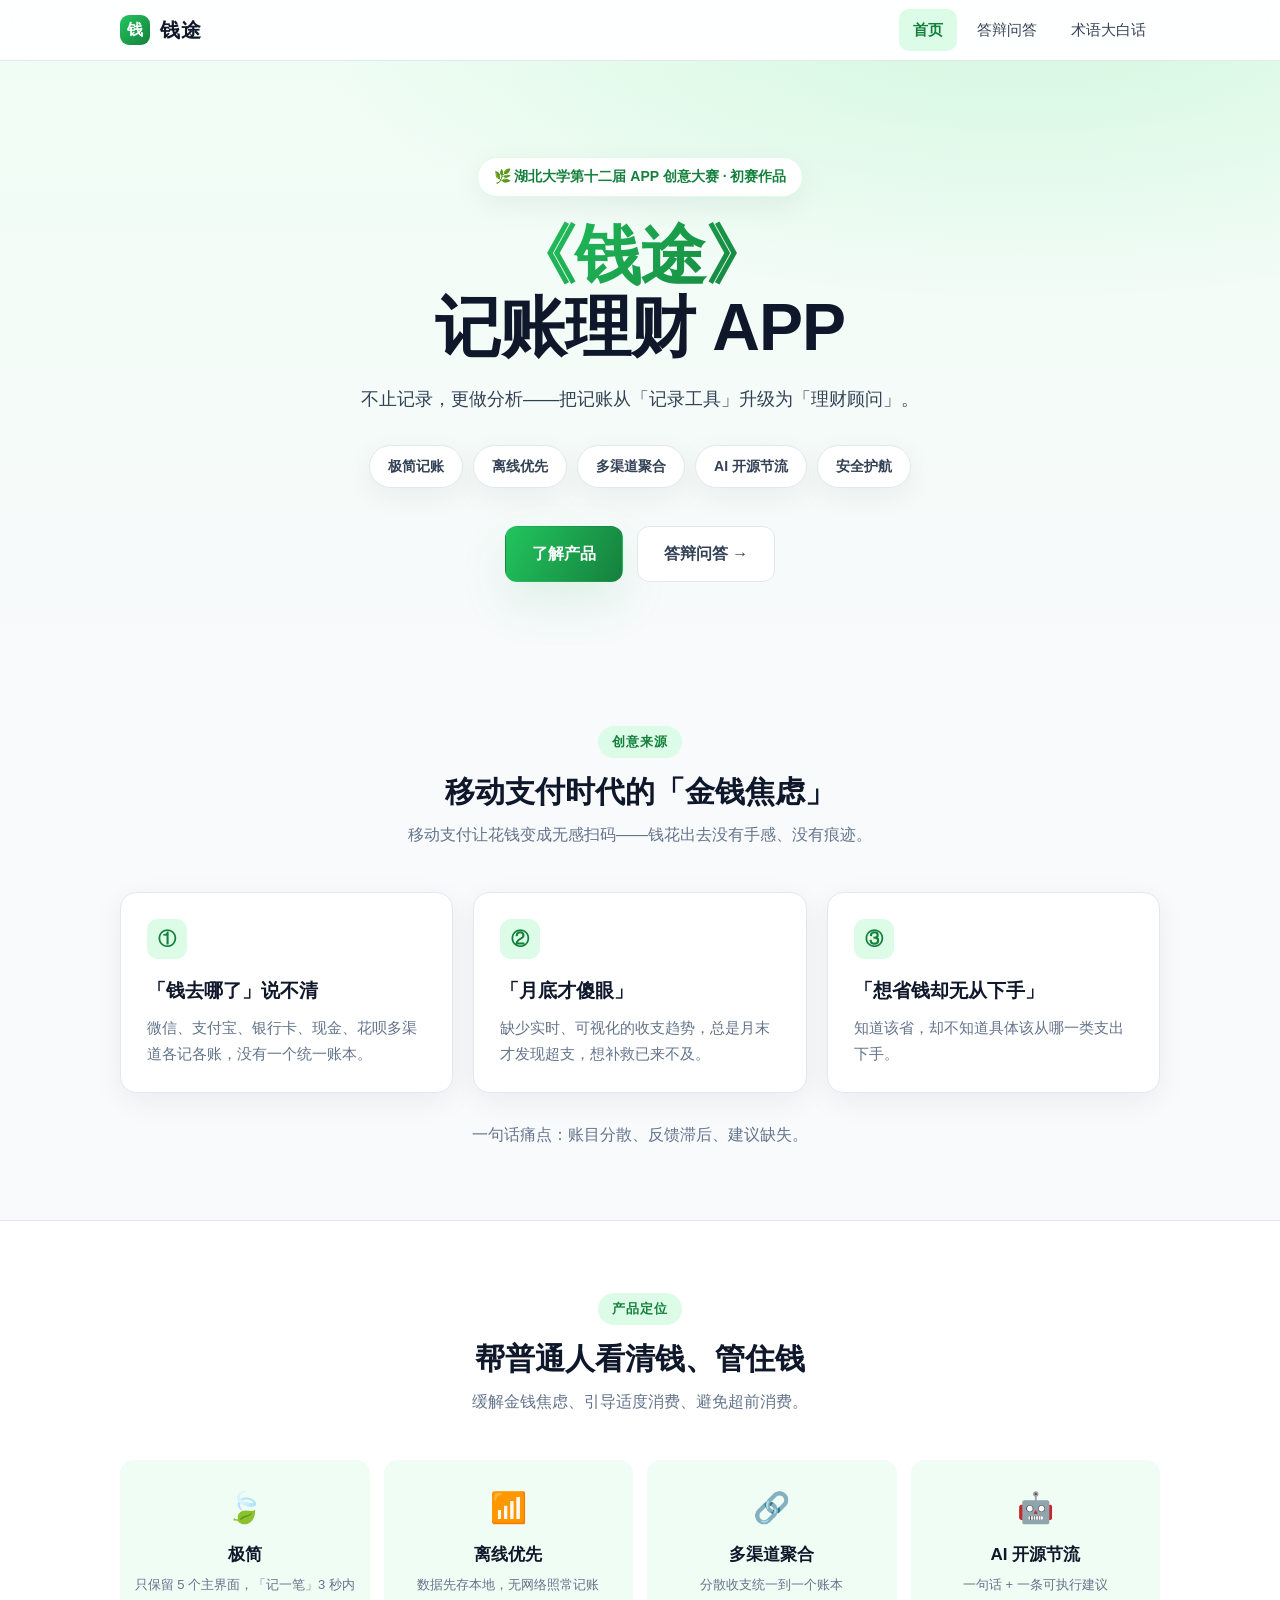
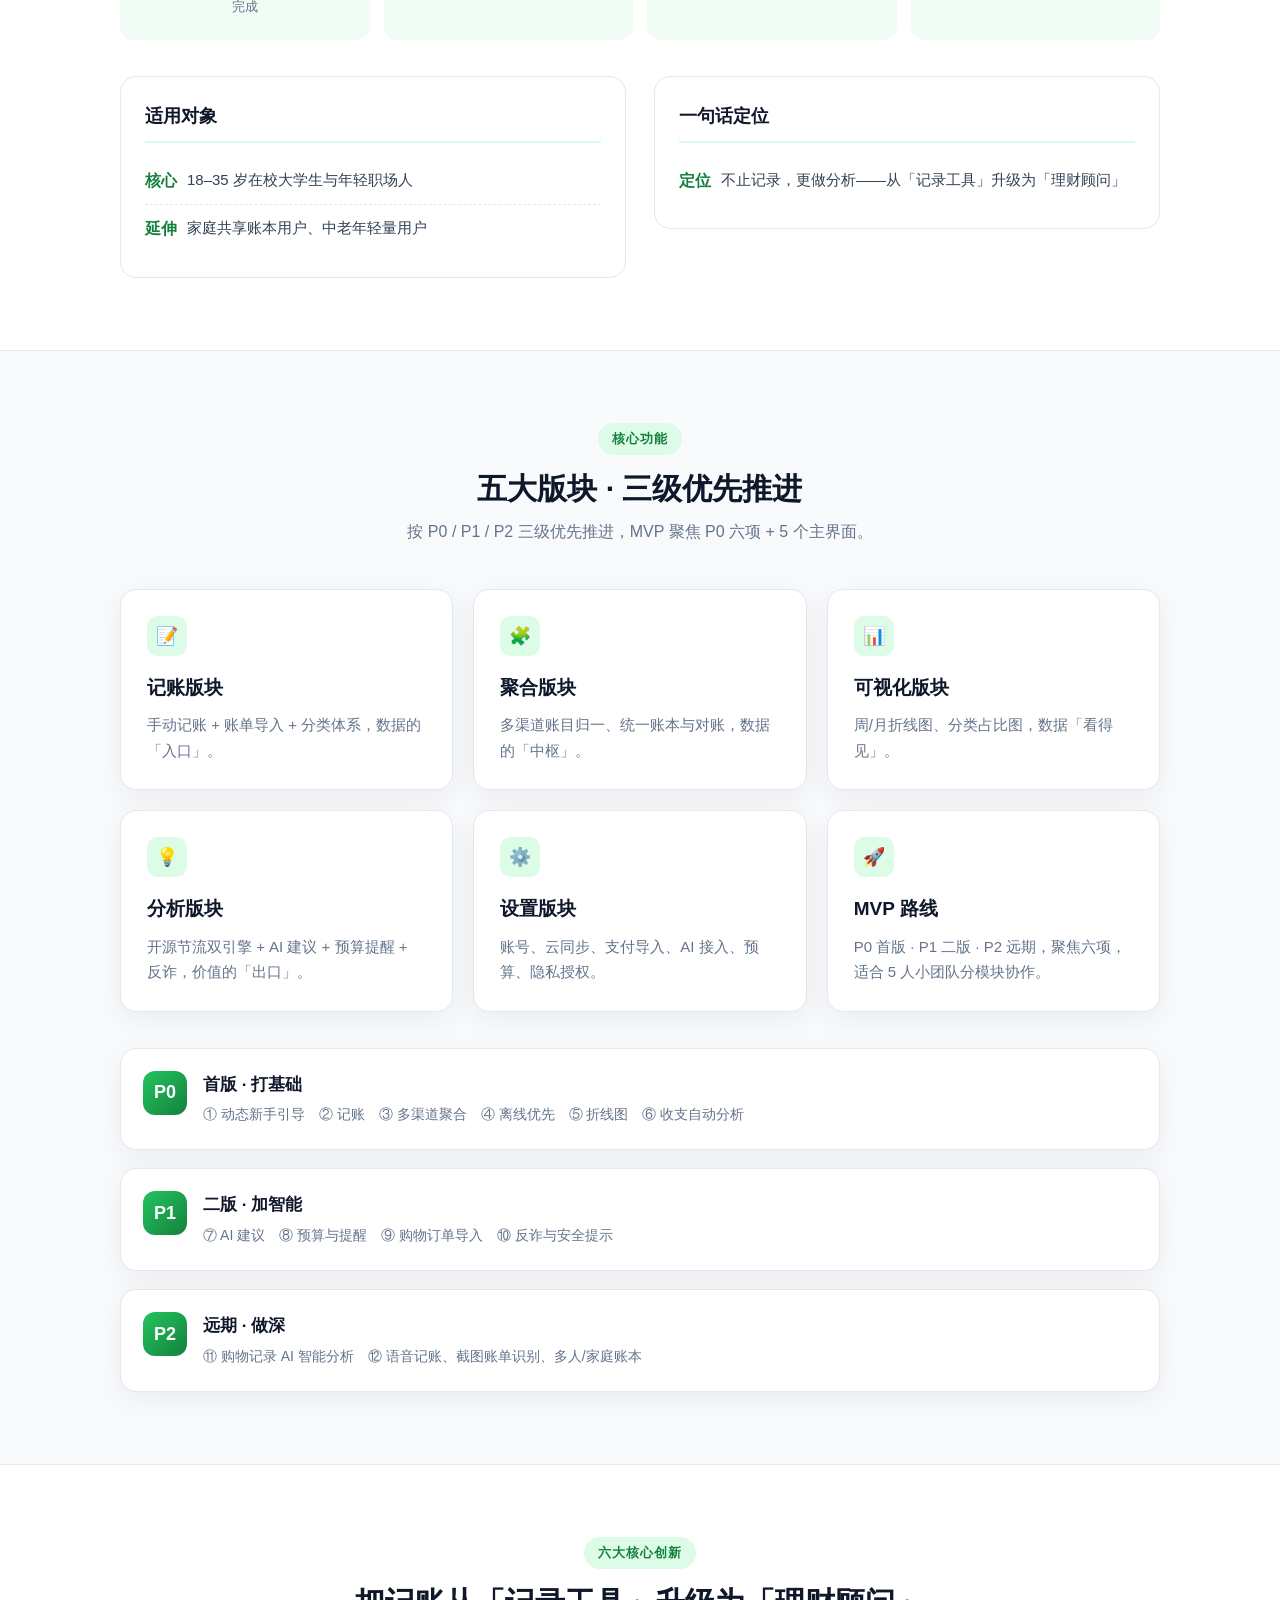
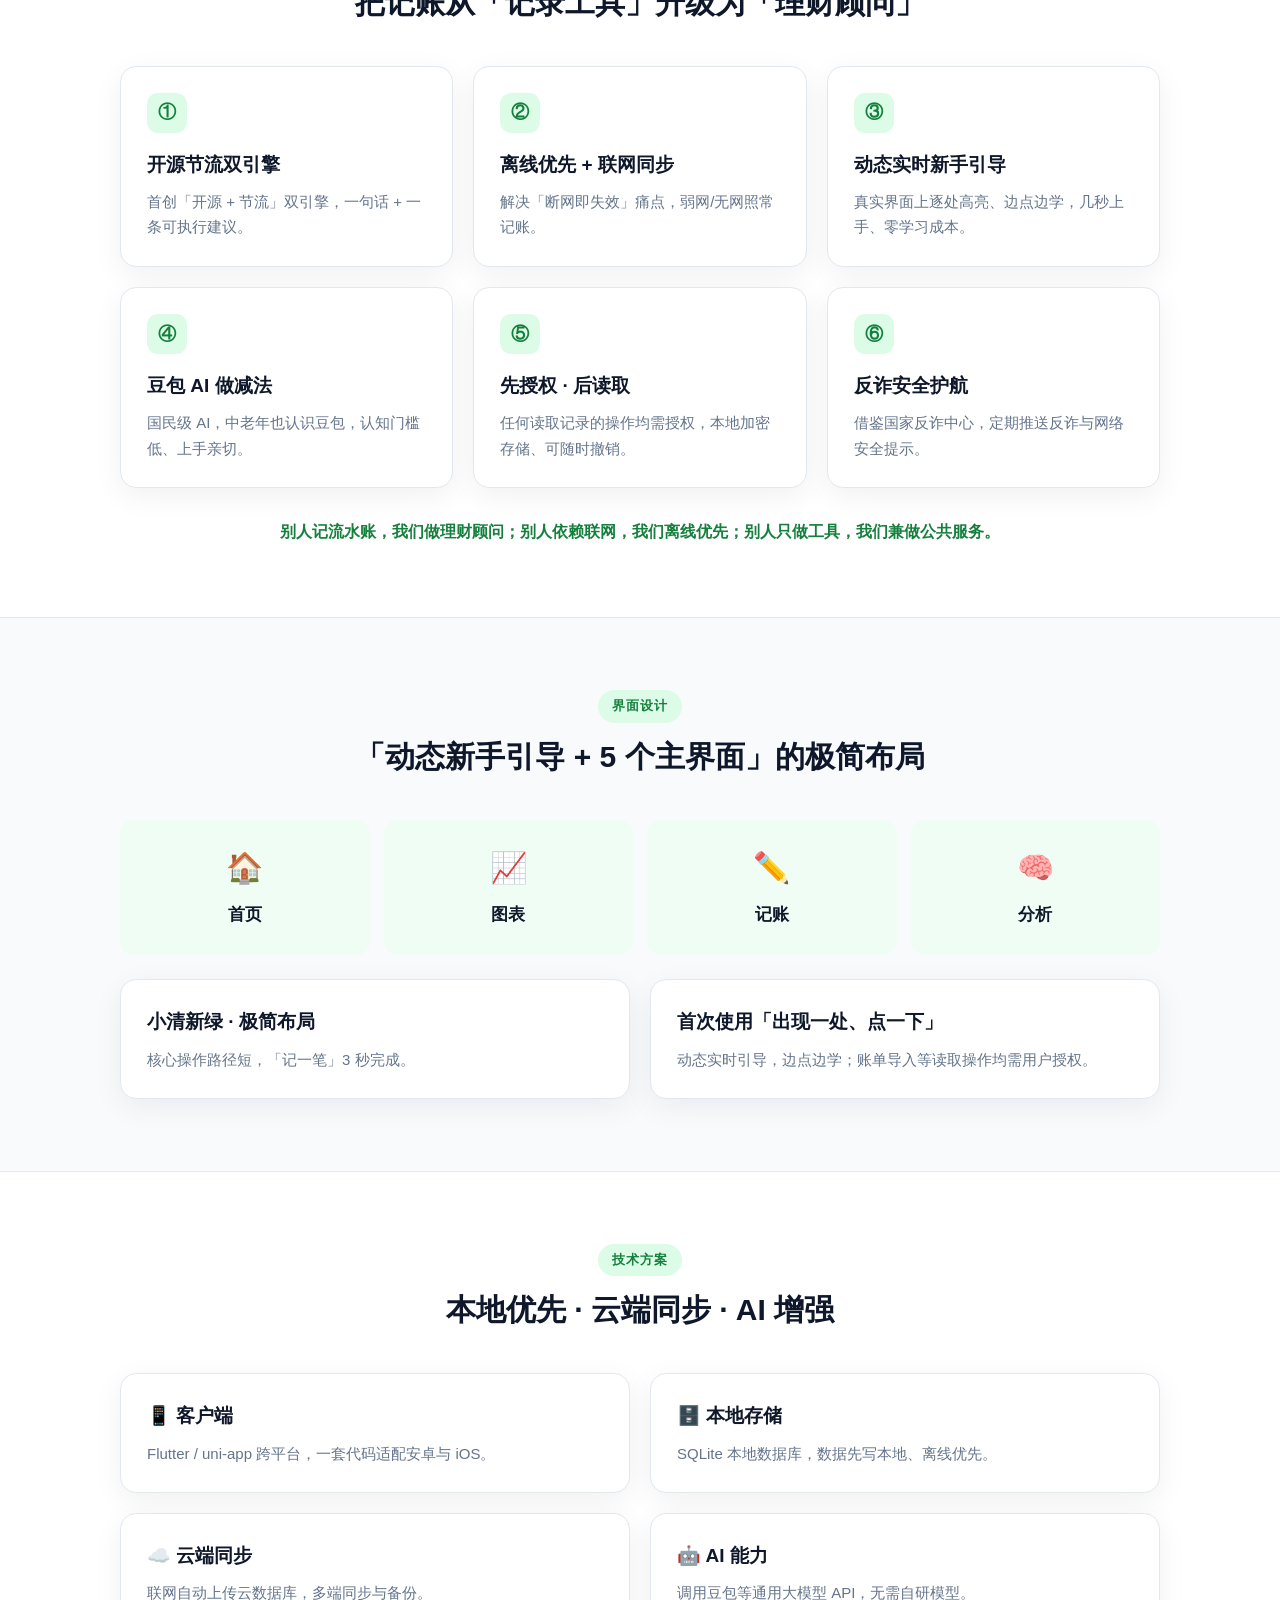
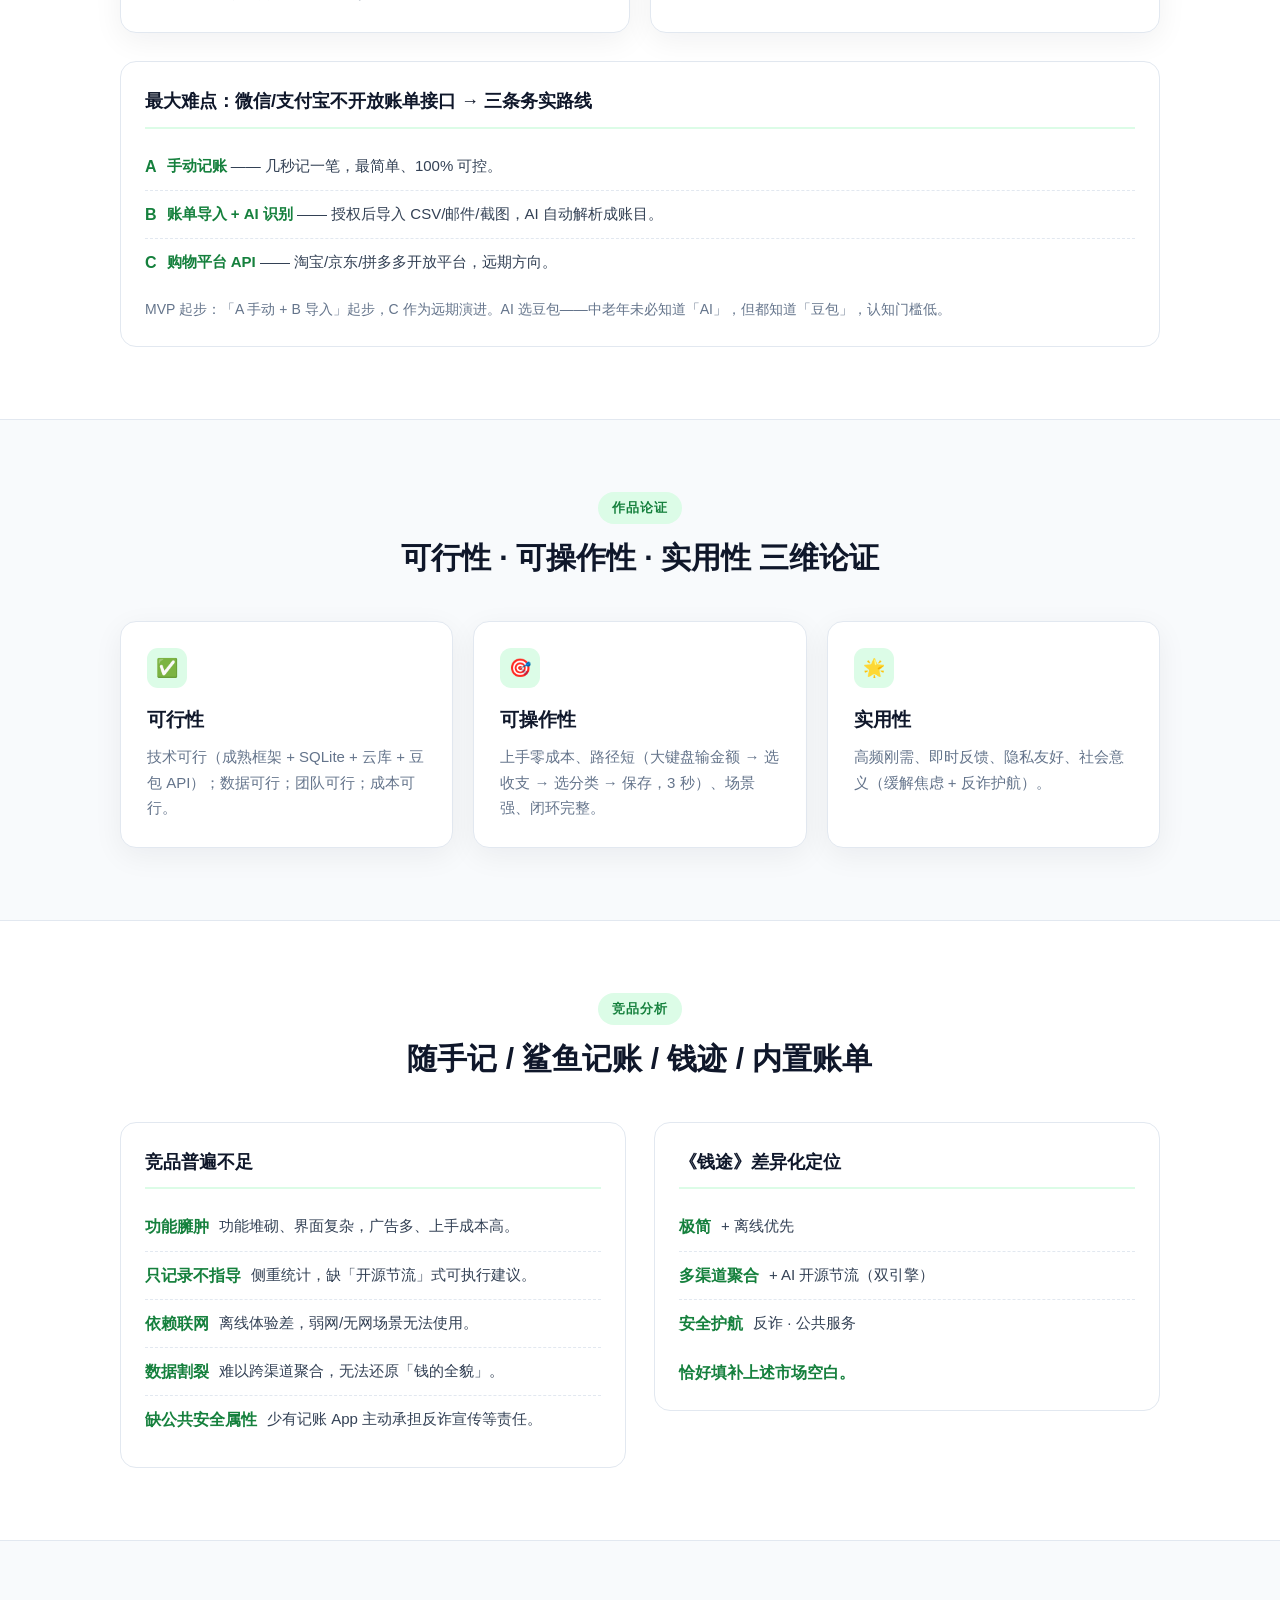
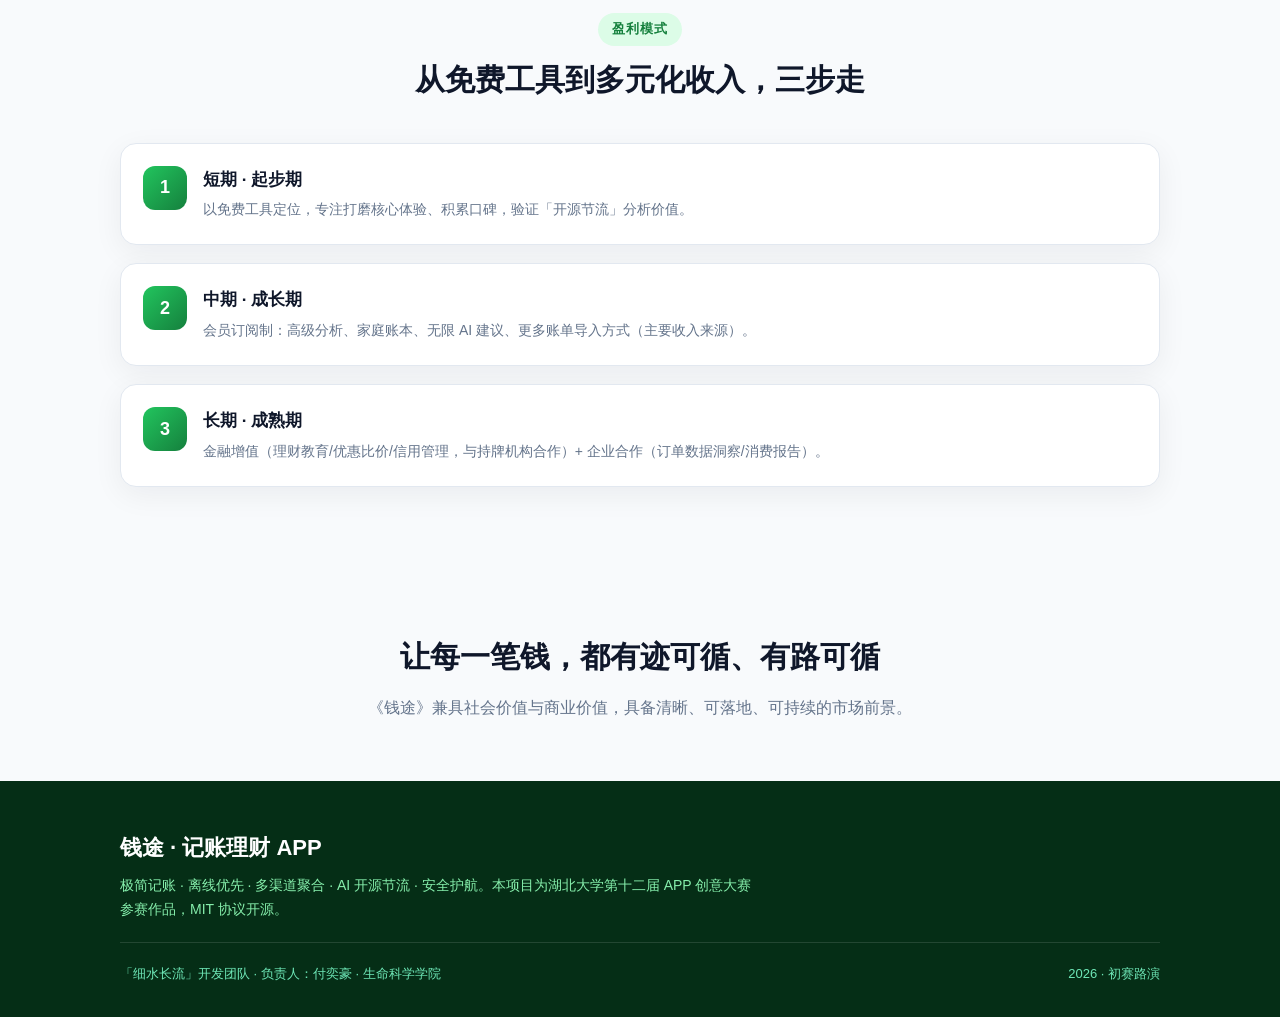
==== index.html @ 2871532b "初始提交：钱途记账理财 APP 官网（路演 + 答辩问答 + 术语大白话） Co-Authored-By: Claude Code <noreply@anthropic.com>" ====
<!DOCTYPE html>
<html lang="zh-CN">
<head>
  <meta charset="UTF-8" />
  <meta name="viewport" content="width=device-width, initial-scale=1.0" />
  <title>钱途 · 记账理财 APP | 极简记账 · 离线优先 · AI 开源节流</title>
  <meta name="description" content="《钱途》—— 帮普通人看清钱、管住钱。极简记账、离线优先、多渠道聚合、AI 开源节流、安全护航。湖北大学第十二届 APP 创意大赛「细水长流」团队作品。" />
  <link rel="stylesheet" href="assets/css/style.css" />
</head>
<body>

  <!-- 导航 -->
  <nav class="nav">
    <div class="nav-inner">
      <a class="brand" href="index.html">
        <span class="logo">钱</span>
        <span>钱途</span>
      </a>
      <div class="nav-links" id="navLinks">
        <a href="index.html">首页</a>
        <a href="qa.html">答辩问答</a>
        <a href="glossary.html">术语大白话</a>
      </div>
      <button class="nav-toggle" aria-label="菜单">☰</button>
    </div>
  </nav>

  <!-- Hero -->
  <header class="hero">
    <div class="hero-inner">
      <span class="badge">🌿 湖北大学第十二届 APP 创意大赛 · 初赛作品</span>
      <h1><span class="qiantu">《钱途》</span><br />记账理财 APP</h1>
      <p class="tagline">不止记录，更做分析——把记账从「记录工具」升级为「理财顾问」。</p>
      <div class="pill-row">
        <span class="pill">极简记账</span>
        <span class="pill">离线优先</span>
        <span class="pill">多渠道聚合</span>
        <span class="pill">AI 开源节流</span>
        <span class="pill">安全护航</span>
      </div>
      <div class="cta-row">
        <a class="btn btn-primary" href="#features">了解产品</a>
        <a class="btn btn-ghost" href="qa.html">答辩问答 →</a>
      </div>
    </div>
  </header>

  <!-- 三大痛点 -->
  <section class="section" id="pain">
    <div class="container">
      <div class="section-head reveal">
        <span class="eyebrow">创意来源</span>
        <h2>移动支付时代的「金钱焦虑」</h2>
        <p>移动支付让花钱变成无感扫码——钱花出去没有手感、没有痕迹。</p>
      </div>
      <div class="grid grid-3">
        <div class="card reveal">
          <div class="num">①</div>
          <h3>「钱去哪了」说不清</h3>
          <p>微信、支付宝、银行卡、现金、花呗多渠道各记各账，没有一个统一账本。</p>
        </div>
        <div class="card reveal">
          <div class="num">②</div>
          <h3>「月底才傻眼」</h3>
          <p>缺少实时、可视化的收支趋势，总是月末才发现超支，想补救已来不及。</p>
        </div>
        <div class="card reveal">
          <div class="num">③</div>
          <h3>「想省钱却无从下手」</h3>
          <p>知道该省，却不知道具体该从哪一类支出下手。</p>
        </div>
      </div>
      <p style="text-align:center; margin-top:28px; color:var(--muted);" class="reveal">
        一句话痛点：账目分散、反馈滞后、建议缺失。
      </p>
    </div>
  </section>

  <!-- 产品定位 -->
  <section class="section alt" id="position">
    <div class="container">
      <div class="section-head reveal">
        <span class="eyebrow">产品定位</span>
        <h2>帮普通人看清钱、管住钱</h2>
        <p>缓解金钱焦虑、引导适度消费、避免超前消费。</p>
      </div>
      <div class="highlight-strip">
        <div class="hl reveal">
          <div class="icon">🍃</div>
          <h4>极简</h4>
          <p>只保留 5 个主界面，「记一笔」3 秒内完成</p>
        </div>
        <div class="hl reveal">
          <div class="icon">📶</div>
          <h4>离线优先</h4>
          <p>数据先存本地，无网络照常记账</p>
        </div>
        <div class="hl reveal">
          <div class="icon">🔗</div>
          <h4>多渠道聚合</h4>
          <p>分散收支统一到一个账本</p>
        </div>
        <div class="hl reveal">
          <div class="icon">🤖</div>
          <h4>AI 开源节流</h4>
          <p>一句话 + 一条可执行建议</p>
        </div>
      </div>
      <div class="two-col" style="margin-top:36px;">
        <div class="panel reveal">
          <h3>适用对象</h3>
          <ul>
            <li><b>核心</b><span>18–35 岁在校大学生与年轻职场人</span></li>
            <li><b>延伸</b><span>家庭共享账本用户、中老年轻量用户</span></li>
          </ul>
        </div>
        <div class="panel reveal">
          <h3>一句话定位</h3>
          <ul>
            <li><b>定位</b><span>不止记录，更做分析——从「记录工具」升级为「理财顾问」</span></li>
          </ul>
        </div>
      </div>
    </div>
  </section>

  <!-- 核心功能 -->
  <section class="section" id="modules">
    <div class="container">
      <div class="section-head reveal">
        <span class="eyebrow">核心功能</span>
        <h2>五大版块 · 三级优先推进</h2>
        <p>按 P0 / P1 / P2 三级优先推进，MVP 聚焦 P0 六项 + 5 个主界面。</p>
      </div>
      <div class="grid grid-3">
        <div class="card reveal">
          <div class="num">📝</div>
          <h3>记账版块</h3>
          <p>手动记账 + 账单导入 + 分类体系，数据的「入口」。</p>
        </div>
        <div class="card reveal">
          <div class="num">🧩</div>
          <h3>聚合版块</h3>
          <p>多渠道账目归一、统一账本与对账，数据的「中枢」。</p>
        </div>
        <div class="card reveal">
          <div class="num">📊</div>
          <h3>可视化版块</h3>
          <p>周/月折线图、分类占比图，数据「看得见」。</p>
        </div>
        <div class="card reveal">
          <div class="num">💡</div>
          <h3>分析版块</h3>
          <p>开源节流双引擎 + AI 建议 + 预算提醒 + 反诈，价值的「出口」。</p>
        </div>
        <div class="card reveal">
          <div class="num">⚙️</div>
          <h3>设置版块</h3>
          <p>账号、云同步、支付导入、AI 接入、预算、隐私授权。</p>
        </div>
        <div class="card reveal">
          <div class="num">🚀</div>
          <h3>MVP 路线</h3>
          <p>P0 首版 · P1 二版 · P2 远期，聚焦六项，适合 5 人小团队分模块协作。</p>
        </div>
      </div>

      <div class="steps" style="margin-top:36px;">
        <div class="step reveal">
          <div class="step-num">P0</div>
          <div>
            <h4>首版 · 打基础</h4>
            <p>① 动态新手引导　② 记账　③ 多渠道聚合　④ 离线优先　⑤ 折线图　⑥ 收支自动分析</p>
          </div>
        </div>
        <div class="step reveal">
          <div class="step-num">P1</div>
          <div>
            <h4>二版 · 加智能</h4>
            <p>⑦ AI 建议　⑧ 预算与提醒　⑨ 购物订单导入　⑩ 反诈与安全提示</p>
          </div>
        </div>
        <div class="step reveal">
          <div class="step-num">P2</div>
          <div>
            <h4>远期 · 做深</h4>
            <p>⑪ 购物记录 AI 智能分析　⑫ 语音记账、截图账单识别、多人/家庭账本</p>
          </div>
        </div>
      </div>
    </div>
  </section>

  <!-- 六大创新 -->
  <section class="section alt" id="features">
    <div class="container">
      <div class="section-head reveal">
        <span class="eyebrow">六大核心创新</span>
        <h2>把记账从「记录工具」升级为「理财顾问」</h2>
      </div>
      <div class="grid grid-3">
        <div class="card reveal"><div class="num">①</div><h3>开源节流双引擎</h3><p>首创「开源 + 节流」双引擎，一句话 + 一条可执行建议。</p></div>
        <div class="card reveal"><div class="num">②</div><h3>离线优先 + 联网同步</h3><p>解决「断网即失效」痛点，弱网/无网照常记账。</p></div>
        <div class="card reveal"><div class="num">③</div><h3>动态实时新手引导</h3><p>真实界面上逐处高亮、边点边学，几秒上手、零学习成本。</p></div>
        <div class="card reveal"><div class="num">④</div><h3>豆包 AI 做减法</h3><p>国民级 AI，中老年也认识豆包，认知门槛低、上手亲切。</p></div>
        <div class="card reveal"><div class="num">⑤</div><h3>先授权 · 后读取</h3><p>任何读取记录的操作均需授权，本地加密存储、可随时撤销。</p></div>
        <div class="card reveal"><div class="num">⑥</div><h3>反诈安全护航</h3><p>借鉴国家反诈中心，定期推送反诈与网络安全提示。</p></div>
      </div>
      <p style="text-align:center; margin-top:30px; font-weight:600; color:var(--green-600);" class="reveal">
        别人记流水账，我们做理财顾问；别人依赖联网，我们离线优先；别人只做工具，我们兼做公共服务。
      </p>
    </div>
  </section>

  <!-- 界面设计 -->
  <section class="section" id="ui">
    <div class="container">
      <div class="section-head reveal">
        <span class="eyebrow">界面设计</span>
        <h2>「动态新手引导 + 5 个主界面」的极简布局</h2>
      </div>
      <div class="highlight-strip">
        <div class="hl reveal"><div class="icon">🏠</div><h4>首页</h4></div>
        <div class="hl reveal"><div class="icon">📈</div><h4>图表</h4></div>
        <div class="hl reveal"><div class="icon">✏️</div><h4>记账</h4></div>
        <div class="hl reveal"><div class="icon">🧠</div><h4>分析</h4></div>
      </div>
      <div class="grid grid-2" style="margin-top:24px;">
        <div class="card reveal"><h3>小清新绿 · 极简布局</h3><p>核心操作路径短，「记一笔」3 秒完成。</p></div>
        <div class="card reveal"><h3>首次使用「出现一处、点一下」</h3><p>动态实时引导，边点边学；账单导入等读取操作均需用户授权。</p></div>
      </div>
    </div>
  </section>

  <!-- 技术方案 -->
  <section class="section alt" id="tech">
    <div class="container">
      <div class="section-head reveal">
        <span class="eyebrow">技术方案</span>
        <h2>本地优先 · 云端同步 · AI 增强</h2>
      </div>
      <div class="grid grid-2">
        <div class="card reveal"><h3>📱 客户端</h3><p>Flutter / uni-app 跨平台，一套代码适配安卓与 iOS。</p></div>
        <div class="card reveal"><h3>🗄️ 本地存储</h3><p>SQLite 本地数据库，数据先写本地、离线优先。</p></div>
        <div class="card reveal"><h3>☁️ 云端同步</h3><p>联网自动上传云数据库，多端同步与备份。</p></div>
        <div class="card reveal"><h3>🤖 AI 能力</h3><p>调用豆包等通用大模型 API，无需自研模型。</p></div>
      </div>

      <div class="panel" style="margin-top:28px;">
        <h3>最大难点：微信/支付宝不开放账单接口 → 三条务实路线</h3>
        <ul>
          <li><b>A</b><span><b>手动记账</b> —— 几秒记一笔，最简单、100% 可控。</span></li>
          <li><b>B</b><span><b>账单导入 + AI 识别</b> —— 授权后导入 CSV/邮件/截图，AI 自动解析成账目。</span></li>
          <li><b>C</b><span><b>购物平台 API</b> —— 淘宝/京东/拼多多开放平台，远期方向。</span></li>
        </ul>
        <p style="margin-top:12px; color:var(--muted); font-size:14px;">
          MVP 起步：「A 手动 + B 导入」起步，C 作为远期演进。AI 选豆包——中老年未必知道「AI」，但都知道「豆包」，认知门槛低。
        </p>
      </div>
    </div>
  </section>

  <!-- 作品论证 -->
  <section class="section" id="proof">
    <div class="container">
      <div class="section-head reveal">
        <span class="eyebrow">作品论证</span>
        <h2>可行性 · 可操作性 · 实用性 三维论证</h2>
      </div>
      <div class="grid grid-3">
        <div class="card reveal">
          <div class="num">✅</div>
          <h3>可行性</h3>
          <p>技术可行（成熟框架 + SQLite + 云库 + 豆包 API）；数据可行；团队可行；成本可行。</p>
        </div>
        <div class="card reveal">
          <div class="num">🎯</div>
          <h3>可操作性</h3>
          <p>上手零成本、路径短（大键盘输金额 → 选收支 → 选分类 → 保存，3 秒）、场景强、闭环完整。</p>
        </div>
        <div class="card reveal">
          <div class="num">🌟</div>
          <h3>实用性</h3>
          <p>高频刚需、即时反馈、隐私友好、社会意义（缓解焦虑 + 反诈护航）。</p>
        </div>
      </div>
    </div>
  </section>

  <!-- 竞品分析 -->
  <section class="section alt" id="competitor">
    <div class="container">
      <div class="section-head reveal">
        <span class="eyebrow">竞品分析</span>
        <h2>随手记 / 鲨鱼记账 / 钱迹 / 内置账单</h2>
      </div>
      <div class="two-col">
        <div class="panel reveal">
          <h3>竞品普遍不足</h3>
          <ul>
            <li><b>功能臃肿</b><span>功能堆砌、界面复杂，广告多、上手成本高。</span></li>
            <li><b>只记录不指导</b><span>侧重统计，缺「开源节流」式可执行建议。</span></li>
            <li><b>依赖联网</b><span>离线体验差，弱网/无网场景无法使用。</span></li>
            <li><b>数据割裂</b><span>难以跨渠道聚合，无法还原「钱的全貌」。</span></li>
            <li><b>缺公共安全属性</b><span>少有记账 App 主动承担反诈宣传等责任。</span></li>
          </ul>
        </div>
        <div class="panel reveal">
          <h3>《钱途》差异化定位</h3>
          <ul>
            <li><b>极简</b><span>+ 离线优先</span></li>
            <li><b>多渠道聚合</b><span>+ AI 开源节流（双引擎）</span></li>
            <li><b>安全护航</b><span>反诈 · 公共服务</span></li>
          </ul>
          <p style="margin-top:12px; color:var(--green-600); font-weight:600;">恰好填补上述市场空白。</p>
        </div>
      </div>
    </div>
  </section>

  <!-- 盈利模式 -->
  <section class="section" id="business">
    <div class="container">
      <div class="section-head reveal">
        <span class="eyebrow">盈利模式</span>
        <h2>从免费工具到多元化收入，三步走</h2>
      </div>
      <div class="steps">
        <div class="step reveal">
          <div class="step-num">1</div>
          <div><h4>短期 · 起步期</h4><p>以免费工具定位，专注打磨核心体验、积累口碑，验证「开源节流」分析价值。</p></div>
        </div>
        <div class="step reveal">
          <div class="step-num">2</div>
          <div><h4>中期 · 成长期</h4><p>会员订阅制：高级分析、家庭账本、无限 AI 建议、更多账单导入方式（主要收入来源）。</p></div>
        </div>
        <div class="step reveal">
          <div class="step-num">3</div>
          <div><h4>长期 · 成熟期</h4><p>金融增值（理财教育/优惠比价/信用管理，与持牌机构合作）+ 企业合作（订单数据洞察/消费报告）。</p></div>
        </div>
      </div>
    </div>
  </section>

  <!-- 结语 -->
  <section class="section" style="padding-bottom:20px;">
    <div class="container" style="text-align:center;">
      <h2 class="reveal" style="font-size:30px; margin-bottom:12px;">让每一笔钱，都有迹可循、有路可循</h2>
      <p class="reveal" style="color:var(--muted);">《钱途》兼具社会价值与商业价值，具备清晰、可落地、可持续的市场前景。</p>
    </div>
  </section>

  <footer>
    <div class="footer-inner">
      <div class="f-brand">钱途 · 记账理财 APP</div>
      <p>极简记账 · 离线优先 · 多渠道聚合 · AI 开源节流 · 安全护航。本项目为湖北大学第十二届 APP 创意大赛参赛作品，MIT 协议开源。</p>
      <div class="f-meta">
        <span>「细水长流」开发团队 · 负责人：付奕豪 · 生命科学学院</span>
        <span>2026 · 初赛路演</span>
      </div>
    </div>
  </footer>

  <button class="to-top" aria-label="回到顶部">↑</button>
  <script src="assets/js/main.js"></script>
</body>
</html>
---- assets/css/style.css ----
/* ============================================================
   钱途 · Qiantu — 记账理财 APP 开源项目官网
   小清新绿 · 极简布局
   ============================================================ */

:root {
  --green: #16a34a;
  --green-600: #15803d;
  --green-500: #22c55e;
  --green-400: #4ade80;
  --mint: #dcfce7;
  --mint-soft: #f0fdf4;
  --ink: #0f172a;
  --slate: #334155;
  --muted: #64748b;
  --line: #e2e8f0;
  --bg: #f8fafc;
  --card: #ffffff;
  --amber: #f59e0b;
  --radius: 16px;
  --shadow: 0 8px 30px rgba(15, 23, 42, .06);
  --shadow-lg: 0 20px 50px rgba(22, 163, 74, .12);
  --font: -apple-system, BlinkMacSystemFont, "Segoe UI", "PingFang SC",
          "Hiragino Sans GB", "Microsoft YaHei", sans-serif;
}

* { box-sizing: border-box; margin: 0; padding: 0; }

html { scroll-behavior: smooth; }

body {
  font-family: var(--font);
  color: var(--ink);
  background: var(--bg);
  line-height: 1.7;
  -webkit-font-smoothing: antialiased;
}

a { color: inherit; text-decoration: none; }
img { max-width: 100%; display: block; }

/* ---------- 顶部导航 ---------- */
.nav {
  position: sticky;
  top: 0;
  z-index: 50;
  background: rgba(255, 255, 255, .86);
  backdrop-filter: saturate(180%) blur(12px);
  border-bottom: 1px solid var(--line);
}
.nav-inner {
  max-width: 1080px;
  margin: 0 auto;
  padding: 0 20px;
  height: 60px;
  display: flex;
  align-items: center;
  justify-content: space-between;
}
.brand {
  display: flex;
  align-items: center;
  gap: 10px;
  font-weight: 700;
  font-size: 20px;
  letter-spacing: .5px;
}
.brand .logo {
  width: 30px; height: 30px;
  border-radius: 9px;
  background: linear-gradient(135deg, var(--green-500), var(--green-600));
  color: #fff;
  display: grid; place-items: center;
  font-size: 16px;
}
.nav-links { display: flex; align-items: center; gap: 6px; }
.nav-links a {
  padding: 8px 14px;
  border-radius: 10px;
  font-size: 15px;
  color: var(--slate);
  transition: .2s;
}
.nav-links a:hover { background: var(--mint-soft); color: var(--green-600); }
.nav-links a.active { background: var(--mint); color: var(--green-600); font-weight: 600; }
.nav-toggle {
  display: none;
  border: 0; background: transparent; font-size: 24px; cursor: pointer; color: var(--slate);
}

/* ---------- 通用容器 ---------- */
.container { max-width: 1080px; margin: 0 auto; padding: 0 20px; }
.section { padding: 72px 0; }
.section.alt { background: #fff; border-top: 1px solid var(--line); border-bottom: 1px solid var(--line); }
.section-head { max-width: 720px; margin: 0 auto 44px; text-align: center; }
.section-head .eyebrow {
  display: inline-block;
  padding: 5px 14px;
  border-radius: 999px;
  background: var(--mint);
  color: var(--green-600);
  font-size: 13px;
  font-weight: 600;
  letter-spacing: 1px;
  margin-bottom: 14px;
}
.section-head h2 { font-size: 30px; line-height: 1.3; margin-bottom: 10px; }
.section-head p { color: var(--muted); font-size: 16px; }

/* ---------- Hero ---------- */
.hero {
  position: relative;
  background:
    radial-gradient(1200px 500px at 80% -10%, rgba(74, 222, 128, .18), transparent 60%),
    linear-gradient(180deg, #f0fdf4 0%, #f8fafc 100%);
  padding: 96px 0 72px;
  overflow: hidden;
}
.hero-inner { max-width: 1080px; margin: 0 auto; padding: 0 20px; text-align: center; }
.hero .badge {
  display: inline-flex; align-items: center; gap: 8px;
  padding: 7px 16px; border-radius: 999px;
  background: #fff; border: 1px solid var(--mint);
  color: var(--green-600); font-size: 14px; font-weight: 600;
  margin-bottom: 22px;
  box-shadow: var(--shadow);
}
.hero h1 {
  font-size: clamp(40px, 7vw, 66px);
  font-weight: 800;
  letter-spacing: -1px;
  line-height: 1.1;
}
.hero h1 .qiantu {
  background: linear-gradient(120deg, var(--green-500), var(--green-600));
  -webkit-background-clip: text; background-clip: text;
  -webkit-text-fill-color: transparent; color: transparent;
}
.hero .tagline {
  margin: 20px auto 0;
  max-width: 640px;
  font-size: 18px;
  color: var(--slate);
}
.hero .pill-row {
  margin: 30px auto 0;
  display: flex; flex-wrap: wrap; gap: 10px; justify-content: center;
  max-width: 760px;
}
.hero .pill {
  padding: 9px 18px;
  border-radius: 999px;
  background: #fff;
  border: 1px solid var(--line);
  font-size: 14px; font-weight: 600;
  color: var(--slate);
  box-shadow: var(--shadow);
}
.hero .pill em { color: var(--green-600); font-style: normal; }
.hero .cta-row { margin-top: 38px; display: flex; gap: 14px; justify-content: center; flex-wrap: wrap; }
.btn {
  display: inline-flex; align-items: center; gap: 8px;
  padding: 13px 26px; border-radius: 12px;
  font-size: 16px; font-weight: 600; cursor: pointer;
  transition: .2s; border: 1px solid transparent;
}
.btn-primary {
  background: linear-gradient(120deg, var(--green-500), var(--green-600));
  color: #fff; box-shadow: var(--shadow-lg);
}
.btn-primary:hover { transform: translateY(-2px); }
.btn-ghost { background: #fff; border-color: var(--line); color: var(--slate); }
.btn-ghost:hover { border-color: var(--green-400); color: var(--green-600); }

/* ---------- 网格卡片 ---------- */
.grid { display: grid; gap: 20px; }
.grid-3 { grid-template-columns: repeat(3, 1fr); }
.grid-2 { grid-template-columns: repeat(2, 1fr); }
.card {
  background: var(--card);
  border: 1px solid var(--line);
  border-radius: var(--radius);
  padding: 26px;
  box-shadow: var(--shadow);
  transition: .2s;
}
.card:hover { transform: translateY(-3px); box-shadow: var(--shadow-lg); border-color: var(--mint); }
.card .num {
  display: inline-flex; align-items: center; justify-content: center;
  width: 40px; height: 40px; border-radius: 11px;
  background: var(--mint); color: var(--green-600);
  font-weight: 700; font-size: 18px; margin-bottom: 16px;
}
.card h3 { font-size: 19px; margin-bottom: 8px; }
.card p { color: var(--muted); font-size: 15px; }
.card .tag {
  display: inline-block; margin-top: 12px; padding: 3px 10px;
  background: var(--mint-soft); color: var(--green-600);
  border-radius: 999px; font-size: 12px; font-weight: 600;
}

/* ---------- 特色高亮带 ---------- */
.highlight-strip {
  display: grid; gap: 14px;
  grid-template-columns: repeat(4, 1fr);
}
.hl {
  text-align: center; padding: 22px 12px;
  background: var(--mint-soft); border-radius: 14px;
}
.hl .icon { font-size: 30px; margin-bottom: 8px; }
.hl h4 { font-size: 17px; margin-bottom: 4px; }
.hl p { font-size: 13px; color: var(--muted); }

/* ---------- 列表/两栏 ---------- */
.two-col { display: grid; grid-template-columns: 1fr 1fr; gap: 28px; align-items: start; }
.panel { background: #fff; border: 1px solid var(--line); border-radius: var(--radius); padding: 24px; }
.panel h3 { font-size: 18px; margin-bottom: 14px; padding-bottom: 10px; border-bottom: 2px solid var(--mint); }
.panel ul { list-style: none; }
.panel li { padding: 10px 0; border-bottom: 1px dashed var(--line); display: flex; gap: 10px; }
.panel li:last-child { border-bottom: 0; }
.panel li b { color: var(--green-600); flex-shrink: 0; }
.panel li span { color: var(--slate); font-size: 15px; }

/* ---------- 步骤 / 时间轴 ---------- */
.steps { display: grid; gap: 18px; }
.step {
  display: flex; gap: 16px; background: #fff;
  border: 1px solid var(--line); border-radius: var(--radius);
  padding: 22px; box-shadow: var(--shadow);
}
.step .step-num {
  flex-shrink: 0; width: 44px; height: 44px; border-radius: 12px;
  background: linear-gradient(135deg, var(--green-500), var(--green-600));
  color: #fff; font-weight: 700; display: grid; place-items: center; font-size: 18px;
}
.step h4 { font-size: 17px; margin-bottom: 4px; }
.step p { color: var(--muted); font-size: 14px; }

/* ---------- 表格 ---------- */
.table-wrap { overflow-x: auto; background: #fff; border: 1px solid var(--line); border-radius: var(--radius); box-shadow: var(--shadow); }
table { width: 100%; border-collapse: collapse; font-size: 15px; }
thead th {
  background: var(--mint-soft); color: var(--green-600);
  text-align: left; padding: 14px 16px; font-weight: 600;
  white-space: nowrap;
}
tbody td { padding: 13px 16px; border-top: 1px solid var(--line); color: var(--slate); vertical-align: top; }
tbody tr:hover { background: var(--mint-soft); }

/* ---------- 问答 ---------- */
.qa-item { background: #fff; border: 1px solid var(--line); border-radius: var(--radius); margin-bottom: 16px; box-shadow: var(--shadow); overflow: hidden; }
.qa-item summary {
  list-style: none; cursor: pointer;
  padding: 18px 22px; font-weight: 700; font-size: 17px;
  display: flex; gap: 12px; align-items: flex-start;
}
.qa-item summary::-webkit-details-marker { display: none; }
.qa-item summary .q { color: var(--green-600); flex-shrink: 0; }
.qa-item summary::after {
  content: "＋"; margin-left: auto; flex-shrink: 0;
  color: var(--green-600); font-weight: 400; transition: .2s;
}
.qa-item[open] summary::after { content: "－"; }
.qa-item .qa-body { padding: 0 22px 20px 42px; color: var(--slate); }
.qa-item .qa-body ul { margin: 8px 0 0 18px; }
.qa-item .qa-body li { margin: 6px 0; }
.qa-item .qa-body b { color: var(--green-600); }

/* ---------- 术语卡 ---------- */
.term-block { background: #fff; border: 1px solid var(--line); border-radius: var(--radius); padding: 26px; margin-bottom: 24px; box-shadow: var(--shadow); }
.term-block h3 { font-size: 20px; margin-bottom: 16px; padding-bottom: 10px; border-bottom: 2px solid var(--mint); }
.term-row { padding: 12px 0; border-bottom: 1px dashed var(--line); }
.term-row:last-child { border-bottom: 0; }
.term-row .t { font-weight: 700; color: var(--green-600); }
.term-row .d { color: var(--slate); margin-top: 2px; font-size: 15px; }

/* ---------- 页脚 ---------- */
footer {
  background: #052e16; color: #d1fae5;
  padding: 48px 0 32px; margin-top: 40px;
}
.footer-inner { max-width: 1080px; margin: 0 auto; padding: 0 20px; }
footer .f-brand { font-size: 22px; font-weight: 800; margin-bottom: 8px; color: #fff; }
footer p { color: #86efac; font-size: 14px; max-width: 640px; }
footer .f-meta { margin-top: 20px; padding-top: 20px; border-top: 1px solid rgba(255,255,255,.12); font-size: 13px; color: #6ee7b7; display: flex; flex-wrap: wrap; gap: 14px; justify-content: space-between; }

/* ---------- 回到顶部 ---------- */
.to-top {
  position: fixed; right: 22px; bottom: 22px;
  width: 46px; height: 46px; border-radius: 14px;
  background: var(--green-600); color: #fff; border: 0;
  font-size: 20px; cursor: pointer; display: none;
  box-shadow: var(--shadow-lg);
}

/* ---------- 动效 ---------- */
.reveal { opacity: 0; transform: translateY(22px); transition: .6s ease; }
.reveal.show { opacity: 1; transform: none; }

/* ---------- 响应式 ---------- */
@media (max-width: 900px) {
  .grid-3, .grid-2, .highlight-strip, .two-col { grid-template-columns: 1fr; }
  .section { padding: 52px 0; }
  .section-head h2 { font-size: 25px; }
}
@media (max-width: 720px) {
  .nav-toggle { display: block; }
  .nav-links {
    display: none;
    position: absolute; top: 60px; left: 0; right: 0;
    background: #fff; border-bottom: 1px solid var(--line);
    flex-direction: column; padding: 10px 16px 16px;
  }
  .nav-links.open { display: flex; }
  .hero { padding: 64px 0 52px; }
  .hero h1 { font-size: 40px; }
  .to-top { display: block; }
}
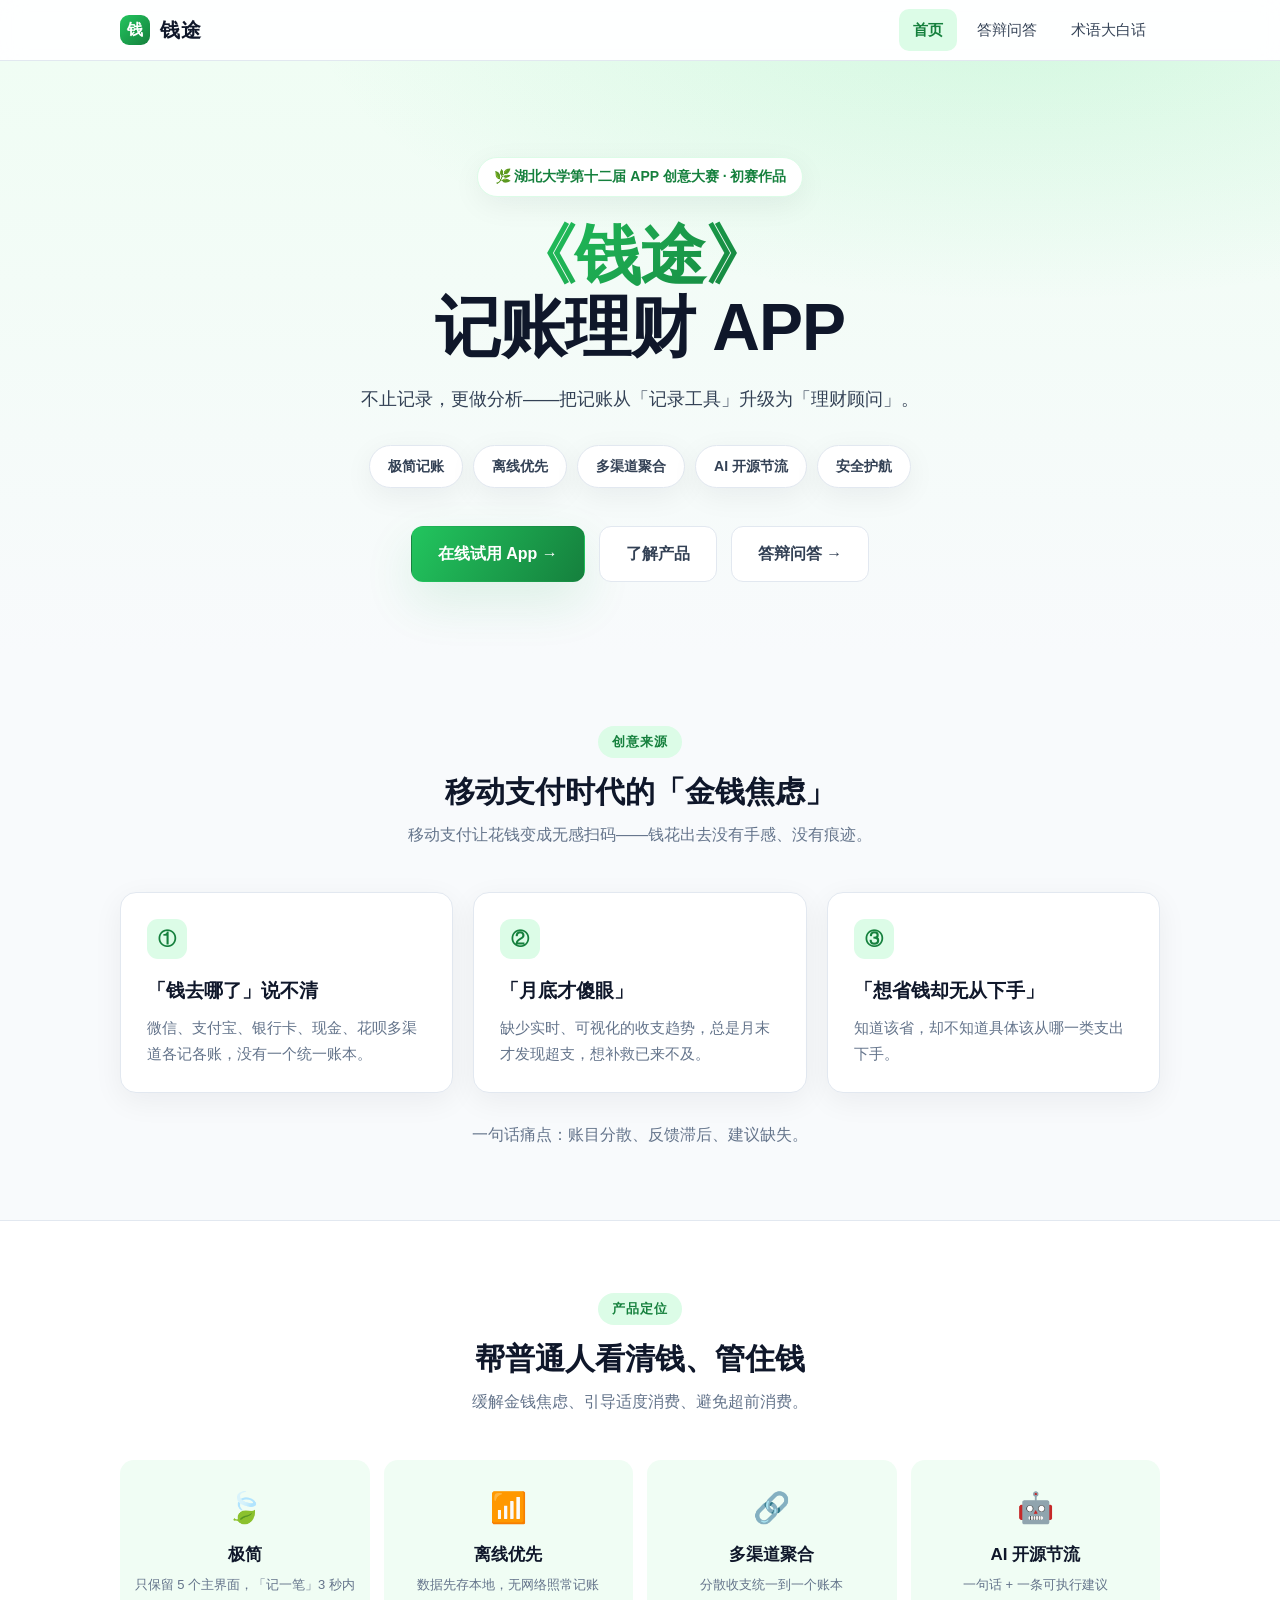
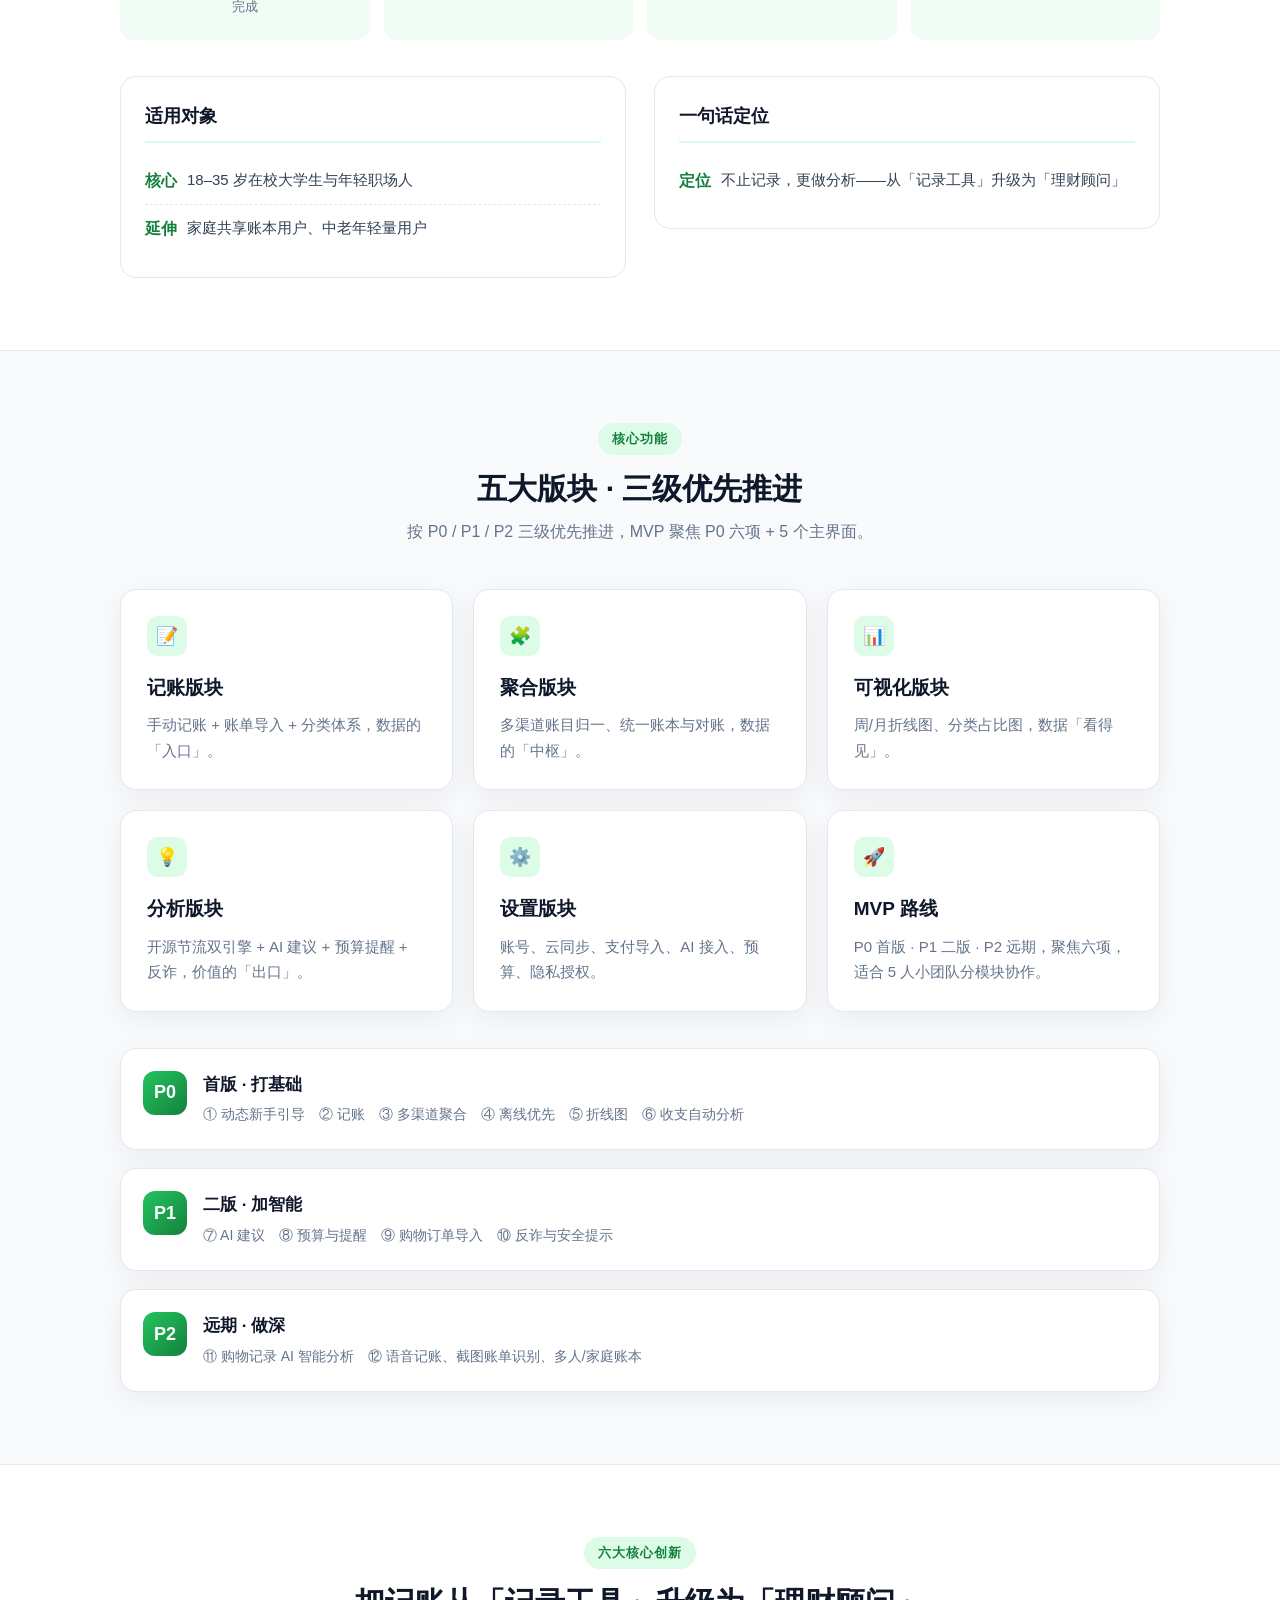
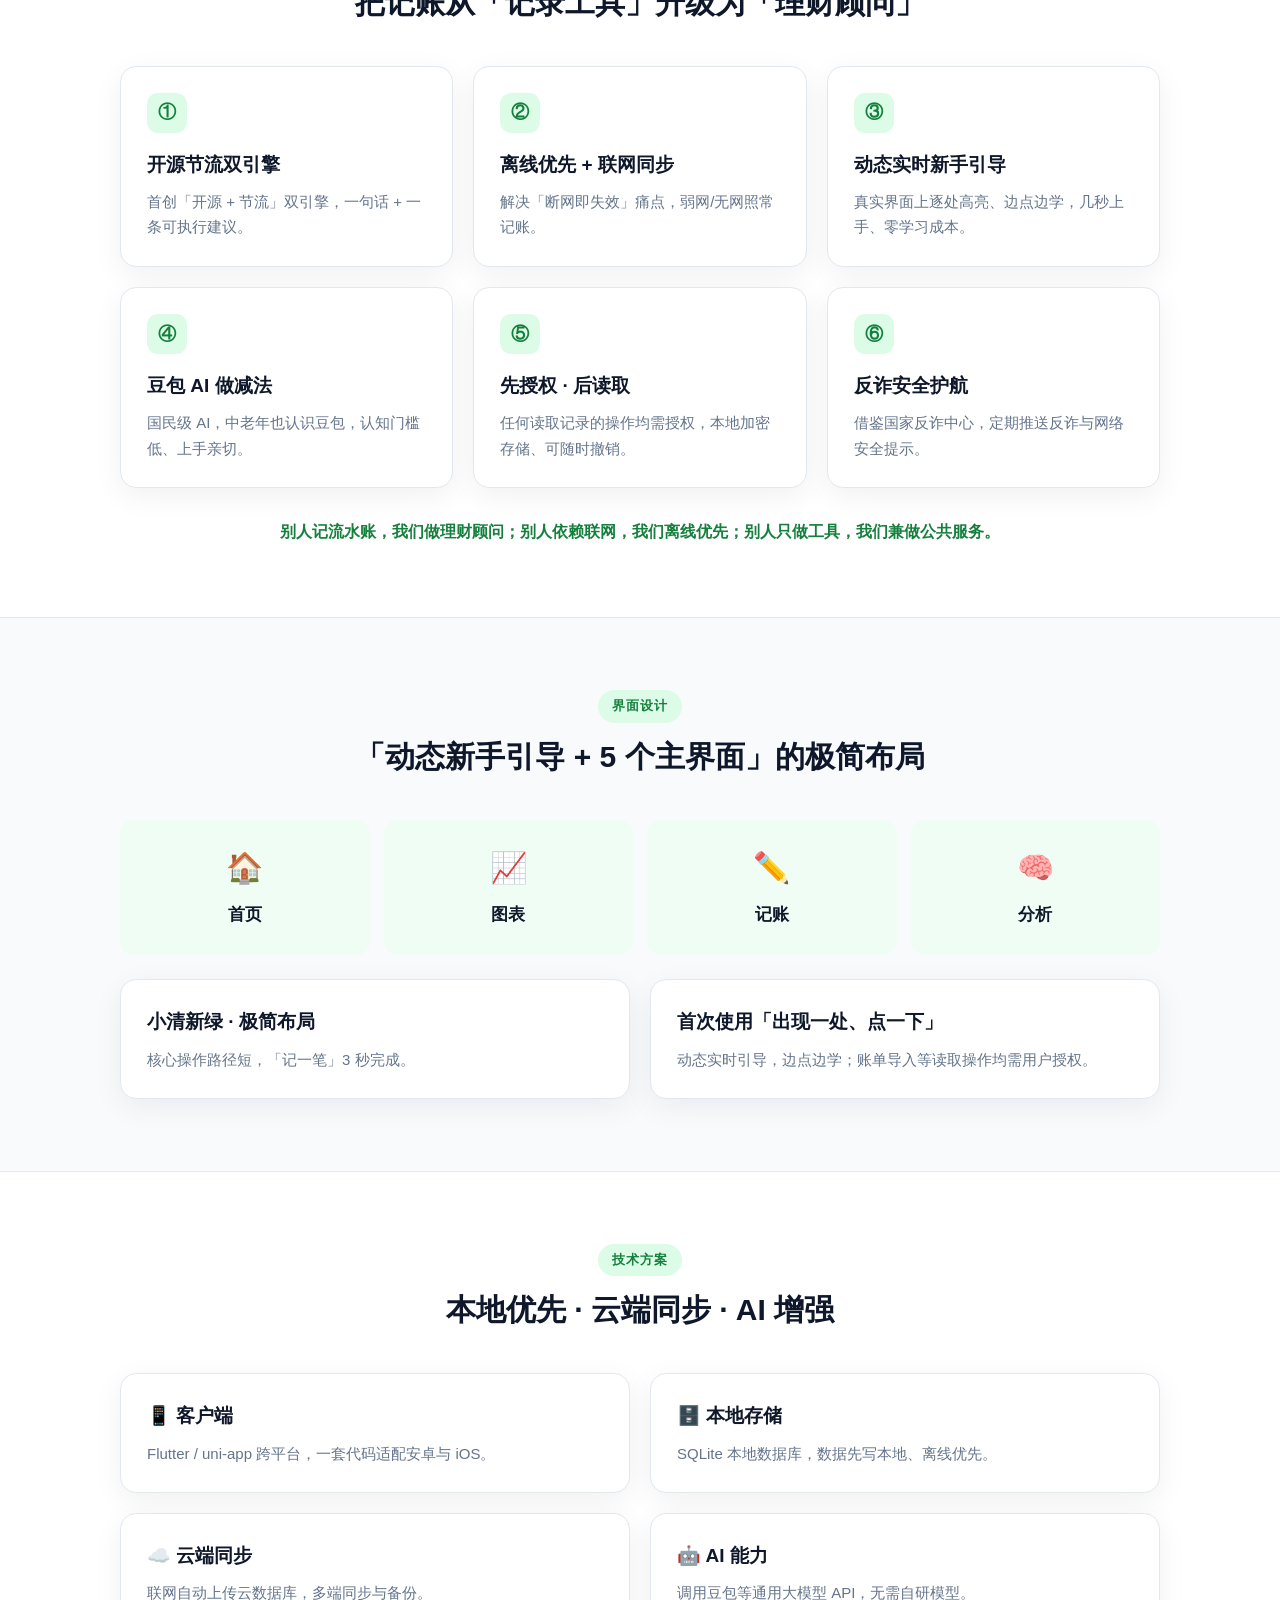
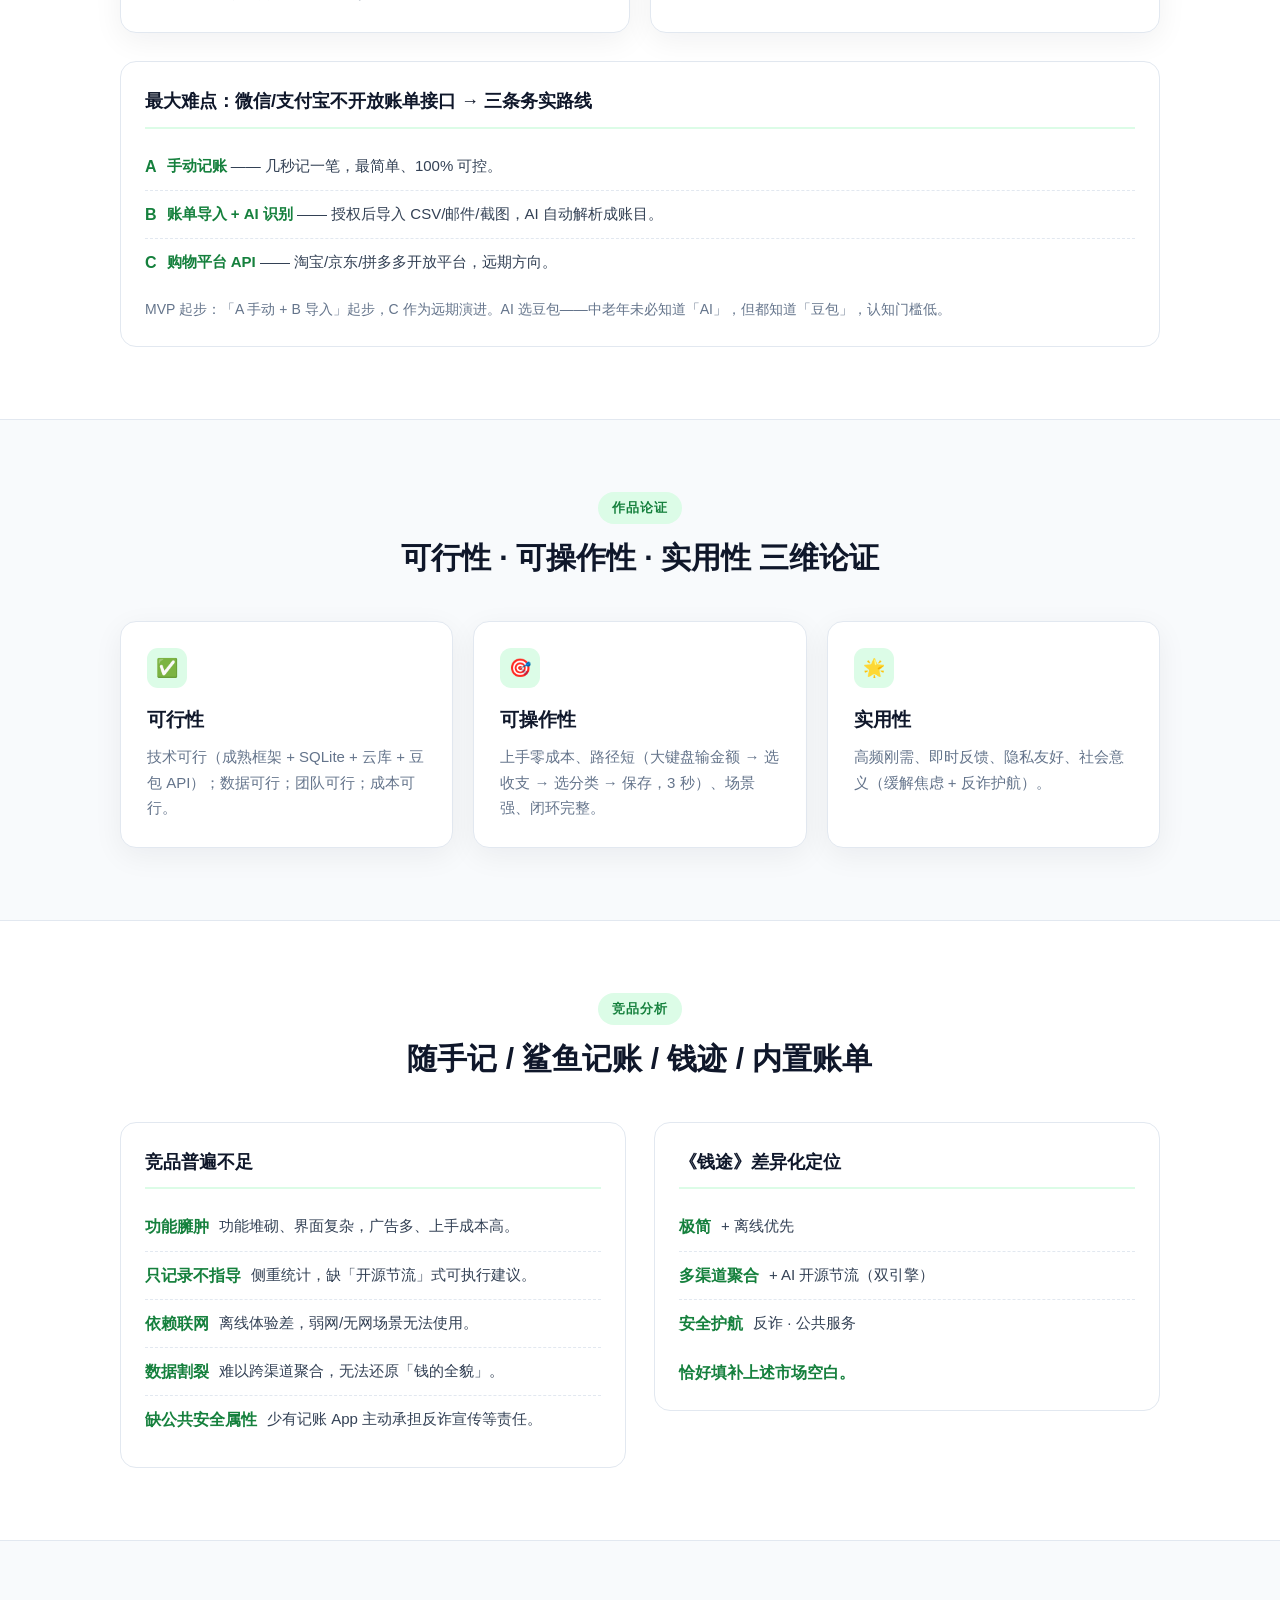
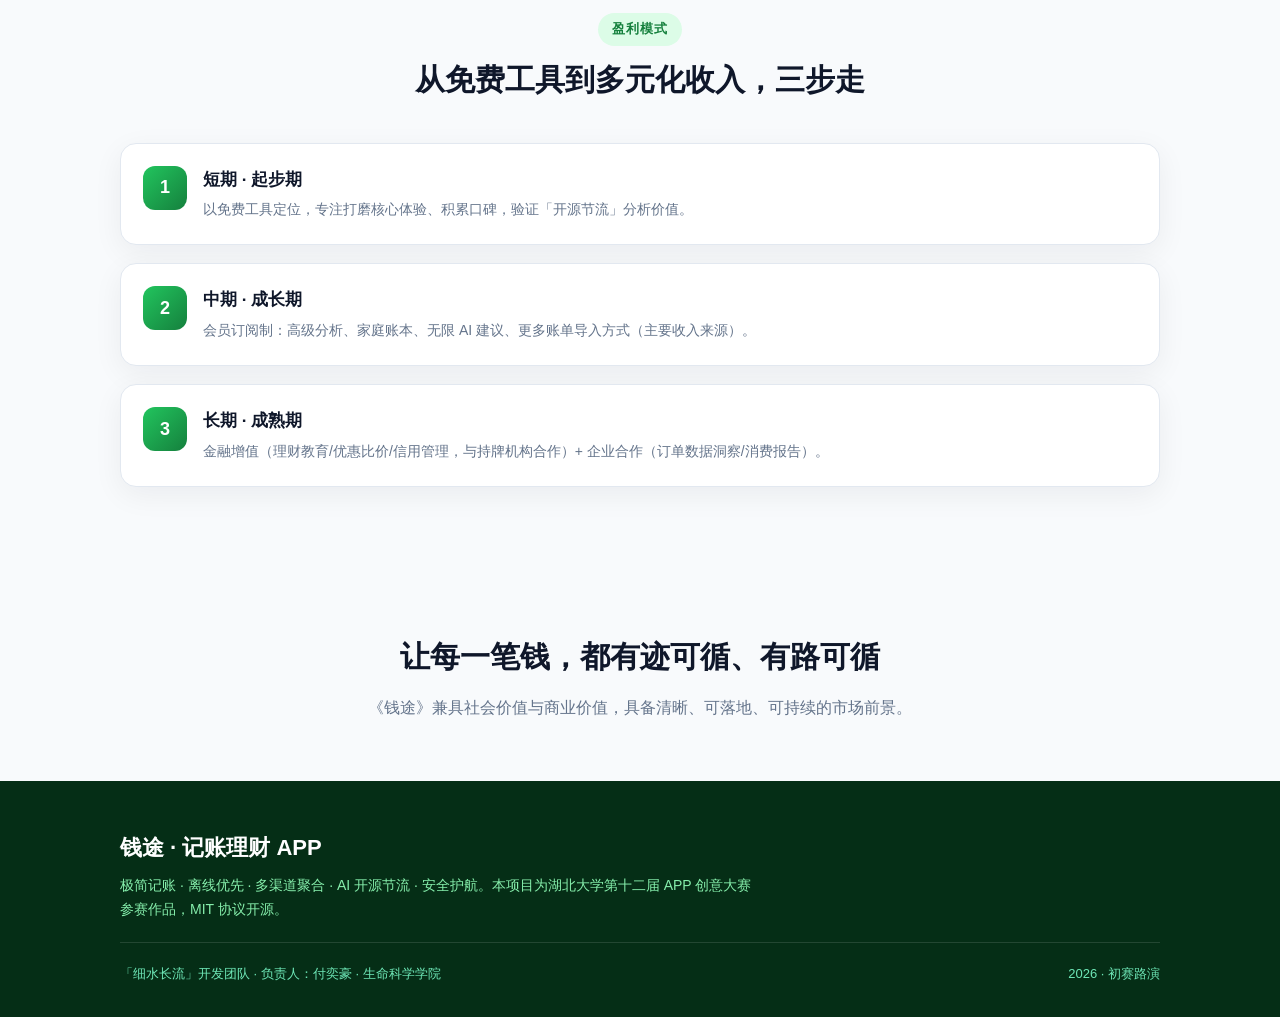
==== commit 3211fb3e: "完成钱途记账 App 网页版（离线优先，5 大界面） Co-Authored-By: Claude Code <noreply@anthropic.com>" ====
--- a/index.html
+++ b/index.html
@@ -39,7 +39,8 @@
         <span class="pill">安全护航</span>
       </div>
       <div class="cta-row">
-        <a class="btn btn-primary" href="#features">了解产品</a>
+        <a class="btn btn-primary" href="app/index.html">在线试用 App →</a>
+        <a class="btn btn-ghost" href="#features">了解产品</a>
         <a class="btn btn-ghost" href="qa.html">答辩问答 →</a>
       </div>
     </div>
